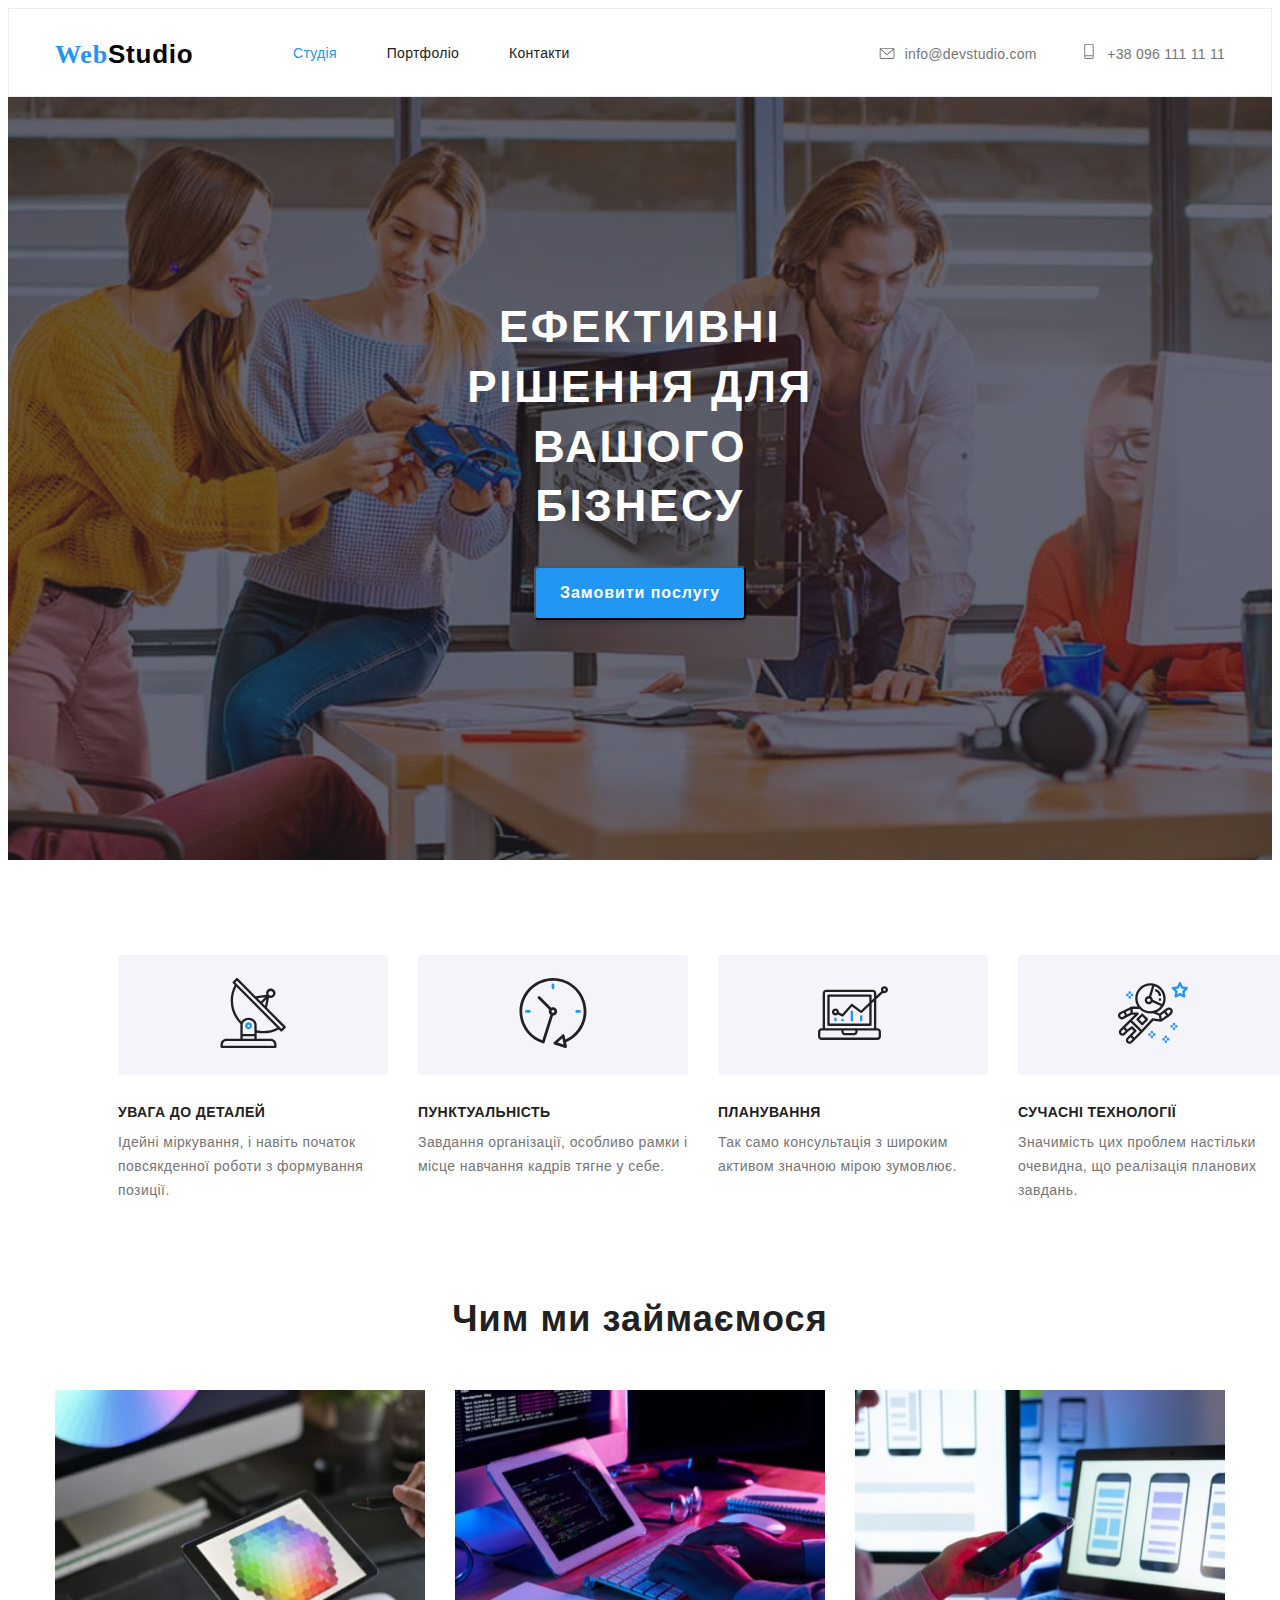
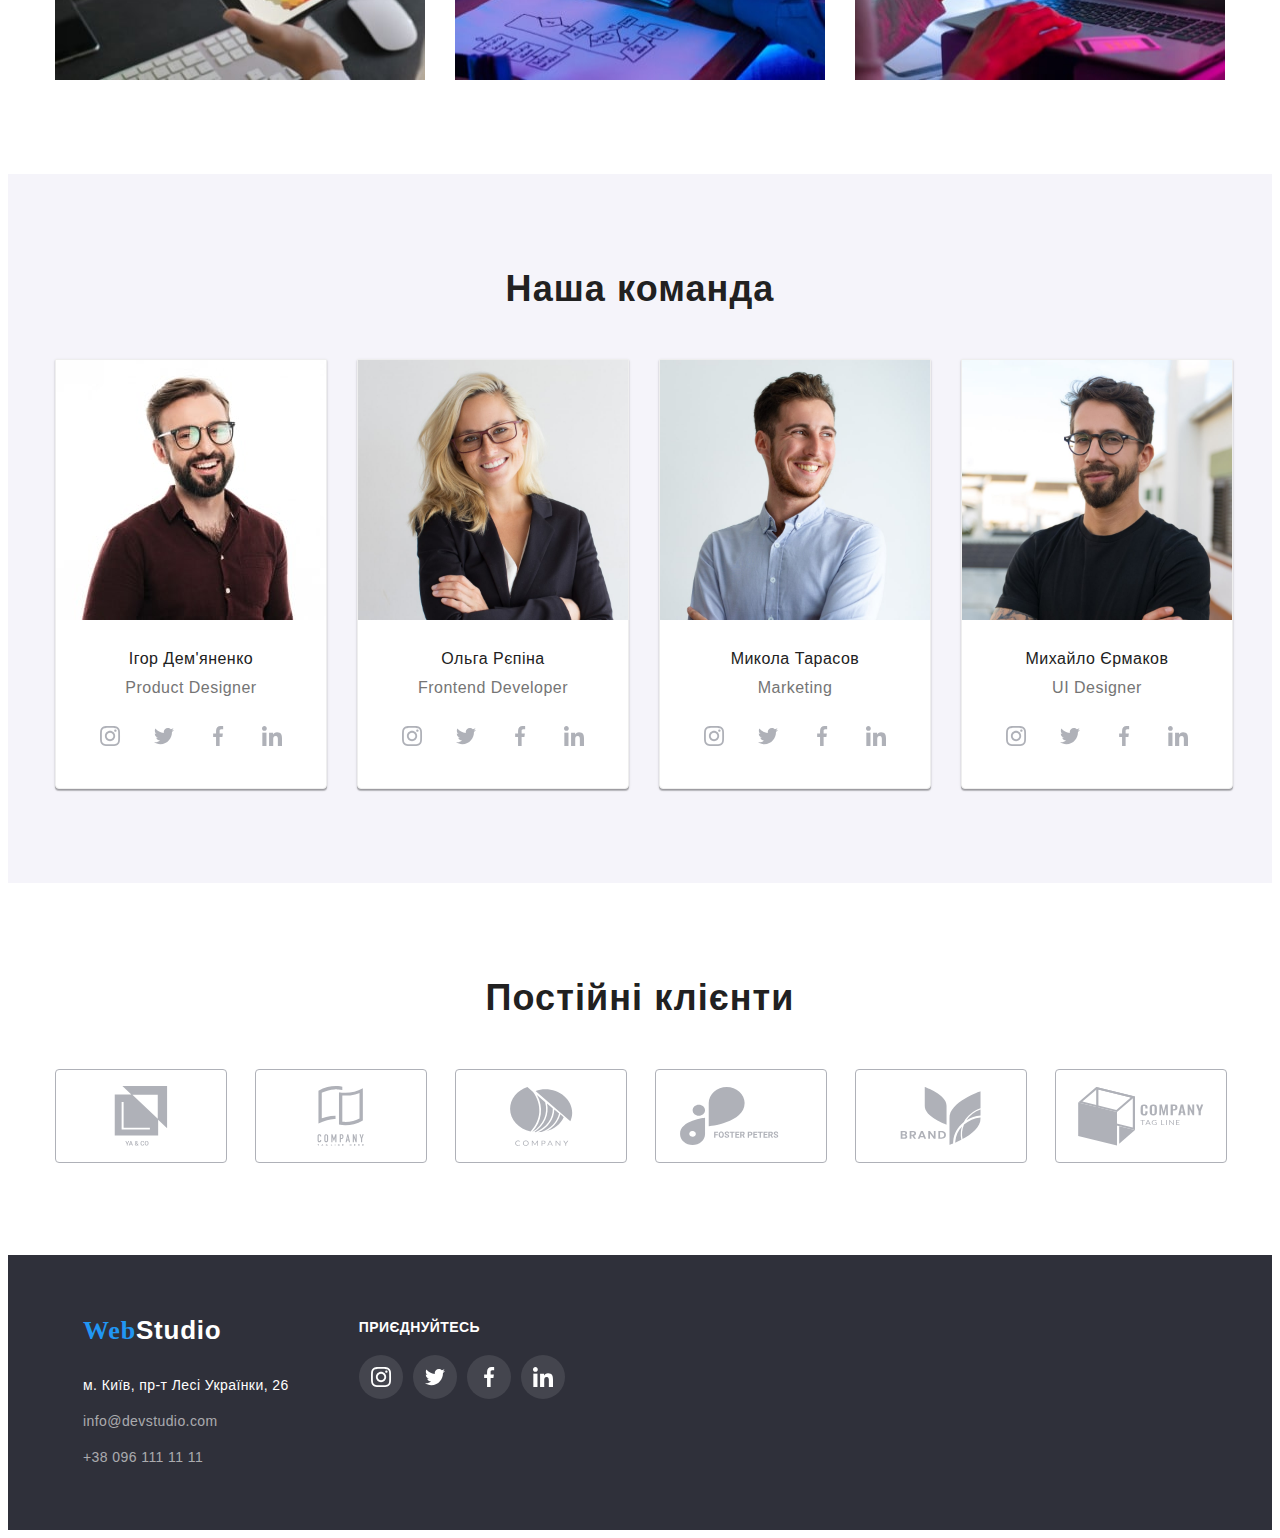
==== studio.html @ 47ec15b7 "finish-mod-4" ====
<!DOCTYPE html>
<html lang="en">
  <head>
    <meta charset="UTF-8" />
    <meta http-equiv="X-UA-Compatible" content="IE=edge" />
    <meta name="viewport" content="width=device-width, initial-scale=1.0" />
    <title>WebStudio</title>
    <link rel="stylesheet" href="./css/style.css" />
  </head>

  <body>
    <header class="header">
      <div class="container">
        <a href="./studio.html" class="header-logo">
          <h1>
            <span class="logo">Web</span><span class="logo-header">Studio</span>
          </h1>
        </a>
        <nav class="header-nav">
          <ul class="header-list list">
            <li><a href="./studio.html" class="header-link link">Студія</a></li>
            <li>
              <a href="./portfolio.html" class="header-links link">Портфоліо</a>
            </li>
            <li>
              <a href="./contacts.html" class="header-links link">Контакти</a>
            </li>
          </ul>
        </nav>
        <div class="header-contact">
          <a href="mailto:info@devstudio.com" class="header-mail link"><svg weight="16" height="12" class="header-icons"><use href="./img/icons.svg#icon-envelope-hover"></use></svg>info@devstudio.com</a>
          <a href="tel:+380961111111" class="header-tel link"><svg weight="10" height="16" class="header-icons"><use href="./img/icons.svg#icon-Vector-4"></use></svg>+38 096 111 11 11</a>
        </div>
      </div>
    </header>

    <main>
      <section class="hero">
        <div class="hero-container">
          <p class="hero-title">Ефективні рішення для вашого бізнесу</p>
          <button type="button" class="hero-btn">Замовити послугу</button>
        </div>
      </section>
      <section class="text">
        <div class="container">
          <ul class="list-text list">
            <li class="text-items">
              <div class="text-elements">
                <a href="#" class="text-link">
                <svg weight="70" height="70" class="text-icons"><use href="./img/icons.svg#icon-Group-3"></use></svg></a>
              </div>
              <p class="text-titles">УВАГА ДО ДЕТАЛЕЙ</p>
              <p class="text-pre-titles">
                Ідейні міркування, і навіть початок повсякденної роботи з
                формування позиції.
              </p>
            </li>
            <li class="text-items">
              <div class="text-elements">
                <a href="#" class="text-link">
                <svg weight="70" height="70" class="text-icons"><use href="./img/icons.svg#icon-clock-1"></use></svg></a>
              </div>
              <p class="text-titles">ПУНКТУАЛЬНІСТЬ</p>
              <p class="text-pre-titles">
                Завдання організації, особливо рамки і місце навчання кадрів
                тягне у себе.
              </p>
            </li>
            <li class="text-items">
              <div class="text-elements">
                <a href="#" class="text-link">
                <svg weight="70" height="70" class="text-icons"><use href="./img/icons.svg#icon-diagram-1"></use></svg></a>
              </div>
              <p class="text-titles">ПЛАНУВАННЯ</p>
              <p class="text-pre-titles">
                Так само консультація з широким активом значною мірою зумовлює.
              </p>
            </li>
            <li class="text-items">
              <div class="text-elements">
                <a href="#" class="text-link">
                <svg weight="70" height="70" class="text-icons"><use href="./img/icons.svg#icon-astronaut-1"></use></svg></a>
              </div>
              <p class="text-titles">СУЧАСНІ ТЕХНОЛОГІЇ</p>
              <p class="text-pre-titles">
                Значимість цих проблем настільки очевидна, що реалізація
                планових завдань.
              </p>
            </li>
          </ul>
        </div>
      </section>
      <section class="work">
        <div class="container">
          <h2 class="work-title">Чим ми займаємося</h2>
          <ul class="work-list list">
            <li class="work-items">
              <img
                src="./img/galerry_img_1.jpg"
                alt="galerry image"
                width="370"
                height="290"
              />
            </li>
            <li class="work-items">
              <img
                src="./img/galerry_img_2.jpg"
                alt="galerry image"
                width="370"
                height="290"
              />
            </li>
            <li class="work-items">
              <img
                src="./img/galerry_img_3.jpg"
                alt="galerry image"
                width="370"
                height="290"
              />
            </li>
          </ul>
        </div>
      </section>
      <section class="team">
        <div class="container">
          <h3 class="team-title">Наша команда</h3>
          <ul class="team-list list">
            <li class="team-items">
              <img
                src="./img/team_img_1.jpg"
                alt="team image"
                width="270"
                height="260"
              />
              <p class="team-subject">Ігор Дем'яненко</p>
              <p class="team-desc">Product Designer</p>
              <ul class="team-soc-list list">
                <li class="team-soc-item">
                  <a href="#" class="team-soc-link link">
                    <svg weight="20" height="20" class="team-soc-icons"><use href="./img/icons.svg#icon-instagram-2"></use></svg></a>
                </li>
                <li class="team-soc-item">
                  <a href="#" class="team-soc-link link">
                    <svg weight="20" height="20" class="team-soc-icons"><use href="./img/icons.svg#icon-twitter-1"></use></svg></a>
                </li>
                <li class="team-soc-item">
                  <a href="#" class="team-soc-link link">
                    <svg weight="20" height="20" class="team-soc-icons"><use href="./img/icons.svg#icon-facebook-1"></use></svg></a>
                </li>
                <li class="team-soc-item">
                  <a href="#" class="team-soc-link link">
                    <svg weight="20" height="20" class="team-soc-icons"><use href="./img/icons.svg#icon-linkedin-1"></use></svg></a>
                </li>
              </ul>
            </li>
            <li class="team-items">
              <img
                src="./img/team_img_2.jpg"
                alt="team image"
                width="270"
                height="260"
              />
              <p class="team-subject">Ольга Рєпіна</p>
              <p class="team-desc">Frontend Developer</p>
              <ul class="team-soc-list list">
                <li class="team-soc-item">
                  <a href="#" class="team-soc-link link">
                    <svg weight="20" height="20" class="team-soc-icons"><use href="./img/icons.svg#icon-instagram-2"></use></svg></a>
                </li>
                <li class="team-soc-item">
                  <a href="#" class="team-soc-link link">
                    <svg weight="20" height="20" class="team-soc-icons"><use href="./img/icons.svg#icon-twitter-1"></use></svg></a>
                </li>
                <li class="team-soc-item">
                  <a href="#" class="team-soc-link link">
                    <svg weight="20" height="20" class="team-soc-icons"><use href="./img/icons.svg#icon-facebook-1"></use></svg></a>
                </li>
                <li class="team-soc-item">
                  <a href="#" class="team-soc-link link">
                    <svg weight="20" height="20" class="team-soc-icons"><use href="./img/icons.svg#icon-linkedin-1"></use></svg></a>
                </li>
              </ul>
            </li>
            <li class="team-items">
              <img
                src="./img/team_img_3.jpg"
                alt="team image"
                width="270"
                height="260"
              />
              <p class="team-subject">Микола Тарасов</p>
              <p class="team-desc">Marketing</p>
              <ul class="team-soc-list list">
                <li class="team-soc-item">
                  <a href="#" class="team-soc-link link">
                    <svg weight="20" height="20" class="team-soc-icons"><use href="./img/icons.svg#icon-instagram-2"></use></svg></a>
                </li>
                <li class="team-soc-item">
                  <a href="#" class="team-soc-link link">
                    <svg weight="20" height="20" class="team-soc-icons"><use href="./img/icons.svg#icon-twitter-1"></use></svg></a>
                </li>
                <li class="team-soc-item">
                  <a href="#" class="team-soc-link link">
                    <svg weight="20" height="20" class="team-soc-icons"><use href="./img/icons.svg#icon-facebook-1"></use></svg></a>
                </li>
                <li class="team-soc-item">
                  <a href="#" class="team-soc-link link">
                    <svg weight="20" height="20" class="team-soc-icons"><use href="./img/icons.svg#icon-linkedin-1"></use></svg></a>
                </li>
              </ul>
            </li>
            <li class="team-items">
              <img
                src="./img/team_img_4.jpg"
                alt="team image"
                width="270"
                height="260"
              />
              <p class="team-subject">Михайло Єрмаков</p>
              <p class="team-desc">UI Designer</p>
              <ul class="team-soc-list list">
                <li class="team-soc-item">
                  <a href="#" class="team-soc-link link">
                    <svg weight="20" height="20" class="team-soc-icons"><use href="./img/icons.svg#icon-instagram-2"></use></svg></a>
                </li>
                <li class="team-soc-item">
                  <a href="#" class="team-soc-link link">
                    <svg weight="20" height="20" class="team-soc-icons"><use href="./img/icons.svg#icon-twitter-1"></use></svg></a>
                </li>
                <li class="team-soc-item">
                  <a href="#" class="team-soc-link link">
                    <svg weight="20" height="20" class="team-soc-icons"><use href="./img/icons.svg#icon-facebook-1"></use></svg></a>
                </li>
                <li class="team-soc-item">
                  <a href="#" class="team-soc-link link">
                    <svg weight="20" height="20" class="team-soc-icons"><use href="./img/icons.svg#icon-linkedin-1"></use></svg></a>
                </li>
              </ul>
            </li>
          </ul>
        </div>
      </section>
      <section class="regular-clients">
        <div class="container">
        <h3 class="client-text">Постійні клієнти</h3>
          <ul class="clients-list list">
            <li class="clients-item"><a href="#" class="clients-link link">
                <svg weight="106" height="60" class="clients-icons"><use href="./img/icons.svg#icon-Union"></use></svg>
              </a>
            </li>
            <li class="clients-item"><a href="#" class="clients-link link">
                <svg weight="106" height="60" class="clients-icons"><use href="./img/icons.svg#icon-group"></use></svg>
              </a>
            </li>
            <li class="clients-item"><a href="#" class="clients-link link">
                <svg weight="106" height="60" class="clients-icons"><use href="./img/icons.svg#icon-Object"></use></svg>
              </a>
            </li>
            <li class="clients-item"><a href="#" class="clients-link link">
                <svg weight="106" height="60" class="clients-icons"><use href="./img/icons.svg#icon-group-1"></use></svg>
              </a>
            </li>
            <li class="clients-item"><a href="#" class="clients-link link">
                <svg weight="106" height="60" class="clients-icons"><use href="./img/icons.svg#icon-group-2"></use></svg>
              </a>
            </li>
            <li class="clients-item"><a href="#" class="clients-link link">
                <svg weight="106" height="60" class="clients-icons"><use href="./img/icons.svg#icon-Object-1"></use></svg>
              </a>
            </li>
          </ul>
        </div>
      </section>
    </main>

    <footer>
      <section class="footer">
        <div class="container">
          <h4>
            <span class="logo">Web</span><span class="footer-logo">Studio</span>
          </h4>
          <address class="address">
            <ul class="footer-list list">
              <li class="maps">
                <a
                  href="https://goo.gl/maps/BGoxk5Z8TYpSF4ss9"
                  target="_blank"
                  rel="noopener noreferrer nofollow" style="text-decoration: none; color: white;">м. Київ, пр-т Лесі Українки, 26</a>
              </li>
              <li class="mail">
                <a href="mailto:info@devstudio.com" style="text-decoration: none; color: rgba(255, 255, 255, 0.6);">info@devstudio.com</a>
              </li>
              <li class="tel">
                <a href="tel:+380961111111" style="text-decoration: none; color: rgba(255, 255, 255, 0.6);">+38 096 111 11 11</a>
              </li>
            </ul>
            <div class="footer-soc-list">
              <p class="footer-text">приєднуйтесь</p>
              <ul class="soc-list list">
                <li class="soc-item">
                  <a href="#" class="soc-link">
                    <svg weight="20" height="20" class="footer-soc-icons"><use href="./img/icons.svg#icon-instagram"></use></svg></a>
                </li>
                <li class="soc-item">
                  <a href="#" class="soc-link">
                    <svg weight="20" height="20" class="footer-soc-icons"><use href="./img/icons.svg#icon-twitter-1"></use></svg></a>
                </li>
                <li class="soc-item">
                  <a href="#" class="soc-link">
                    <svg weight="20" height="20" class="footer-soc-icons"><use href="./img/icons.svg#icon-facebook-1"></use></svg></a>
                </li>
                <li class="soc-item">
                  <a href="#" class="soc-link">
                    <svg weight="20" height="20" class="footer-soc-icons"><use href="./img/icons.svg#icon-linkedin-1"></use></svg></a>
                </li>
              </ul>
            </div>
          </address>
        </div>
      </section>
    </footer>
  </body>
</html>
---- css/style.css ----
:root {
  --main-color: #ccc;

  --accent-color: #2196f3;

  --main-margin: 30px;
}
p,
h1,
h2,
h3,
h4,
h5,
h6 {
  margin: 0;
}
ul {
  margin: 0;
  padding-left: 0;
}
button {
  cursor: pointer;
}
img {
  display: block;
}

body {
  font-family: "Roboto", sans-serif;
  color: #212121;
}

.container {
  width: 1170px;
  padding: 0 15px;
  margin: 0 auto;
}

.link {
  text-decoration: none;
}
.list {
  list-style: none;
}
/*------------HEADER------------*/
.header {
  border: 1px solid #ececec;
}
header .container {
  display: flex;
  align-items: center;
}
.header-contact {
  margin-left: auto;
}
.header-list {
  display: flex;
}
.header-logo {
  width: 145px;
  margin: 25px 93px 25px 0;
  text-decoration: none;
}
.logo {
  font-family: "Raleway";
  font-style: normal;
  font-weight: 700;
  font-size: 26px;
  line-height: calc(31 / 26);
  letter-spacing: 0.03em;
  color: #2196f3;
}
.logo-header {
  font-family: "Raleway", sans-serif;
  font-style: normal;
  font-weight: 700;
  font-size: 26px;
  line-height: calc(31 / 26);
  letter-spacing: 0.03em;
  color: #000;
}
.header-links {
  font-family: "Roboto", sans-serif;
  font-style: normal;
  font-weight: 500;
  font-size: 14px;
  line-height: 1.14;
  letter-spacing: 0.02em;
  color: #212121;
}
/*.header-list li + li {
  margin-left: 50px;
}*/
.header-list > li:not(:last-child) {
  margin-right: 50px;
}

.header-links:hover,
.header-links:focus {
  color: var(--accent-color);
}

.header-link {
  font-family: inherit;
  font-style: normal;
  font-weight: 500;
  font-size: 14px;
  line-height: 1.14;
  letter-spacing: 0.02em;
  color: #2196f3;
}
.header-link:hover,
.header-link:focus {
  color: var(--accent-color);
}
.header-tel {
  font-weight: 500;
  font-size: 14px;
  line-height: 1.14;
  letter-spacing: 0.02em;
  color: #757575;
}
/* .header-tel:hover,
.header-tel:focus {
  color: var(--accent-color);
} */
.header-tel:hover {
  color: var(--accent-color);
}
.header-icons {
  fill: currentColor;
}
.header-mail {
  font-weight: 500;
  font-size: 14px;
  line-height: 1.14;
  letter-spacing: 0.02em;
  color: #757575;
  margin-right: 40px;
}
/* .header-mail:hover,
.header-mail:focus {
  color: var(--accent-color);
} */
.header-mail:hover {
  color: var(--accent-color);
}
.header-icons {
  fill: currentColor;
}
.header-icons {
  margin-right: 10px;
  width: 16px;
}

/*------------HERO------------*/

.hero-container {
  padding: 200px 452px 210px 452px;
  max-width: 1600px;
  margin: 0 auto;
  background-image: linear-gradient(
      rgba(47, 48, 58, 0.4),
      rgba(47, 48, 58, 0.4)
    ),
    url(../img/hero-img.jpg);
  background-repeat: no-repeat;
  background-size: cover;
  background-position: center;
  background-color: #2f303a;
}
.hero-title {
  font-family: inherit;
  font-style: normal;
  background-color: #2f303a;
  font-weight: 900;
  font-size: 44px;
  line-height: 1.36;
  text-align: center;
  letter-spacing: 0.06em;
  text-transform: uppercase;
  background-color: transparent;
  color: #ffffff;
  margin-bottom: var(--main-margin);
}
.hero-btn {
  font-family: inherit;
  font-weight: 700;
  font-size: 16px;
  line-height: 1.87;
  display: flex;
  align-items: center;
  text-align: center;
  letter-spacing: 0.06em;
  color: #ffffff;
  background: #2196f3;
  box-shadow: 0px 4px 4px rgba(0, 0, 0, 0.15);
  border-radius: 4px;
  margin: 30px auto;
  padding: 10px 24px;
}
.hero-btn:hover,
.hero-btn:focus {
  background-color: var(--accent-color);
}
/*------------TEXT------------*/
.text {
  padding: 95px;
}
.list-text {
  display: flex;
}
.text-items {
  margin-right: var(--main-margin);
}
.text-elements {
  width: 270px;
  height: 120px;
  display: flex;
  background: #f5f4fa;
  border-radius: 4px;
  justify-content: center;
  align-items: center;
}
.text-elements:not(:last-child) {
  margin: 0 0 30px 0;
}
.text-titles {
  font-weight: 700;
  font-size: 14px;
  line-height: 1.14;
  letter-spacing: 0.03em;
  text-transform: uppercase;
  color: #212121;
  padding-bottom: 10px;
}
.text-pre-titles {
  font-weight: 400;
  font-size: 14px;
  line-height: 1.71;
  letter-spacing: 0.03em;
  color: #757575;
  max-width: 270px;
}
/*------------WORK------------*/
.work {
  padding-bottom: 94px;
}
.work-title {
  font-family: inherit;
  font-weight: 700;
  font-size: 36px;
  line-height: 1.16;
  text-align: center;
  letter-spacing: 0.03em;
  color: #212121;
  padding-bottom: 50px;
}
.work-list {
  display: flex;
}
/* .work-items {
  padding-bottom: 94px;
} */
.work-items:not(:last-child) {
  margin-right: var(--main-margin);
}
/*------------TEAM------------*/
.team {
  background-color: #f5f4fa;
  padding-bottom: 94px;
}
.team-title {
  font-family: inherit;
  font-weight: 700;
  font-size: 36px;
  line-height: 1.16;
  text-align: center;
  letter-spacing: 0.03em;
  color: #212121;
  padding: 94px 0 50px;
}
.team-list {
  display: flex;
  max-width: 1170px;
}
.team-items:not(:last-child) {
  margin-right: var(--main-margin);
}
.team-items {
  width: calc((100% - 90px) / 4);
  border: 1px solid #eeeeee;
  border-radius: 0px 0px 4px 4px;
  background: #ffffff;
  box-shadow: 0px 1px 3px rgba(0, 0, 0, 0.12), 0px 1px 1px rgba(0, 0, 0, 0.14),
    0px 2px 1px rgba(0, 0, 0, 0.2);
}
.team-subject {
  font-weight: 500;
  font-size: 16px;
  line-height: 1.18;
  text-align: center;
  letter-spacing: 0.03em;
  color: #212121;
  margin: 30px 0 10px;
}
.team-desc {
  font-weight: 400;
  font-size: 16px;
  line-height: 1.18;
  text-align: center;
  letter-spacing: 0.03em;
  color: #757575;
  margin: 10px 0 16px;
}
.team-soc-list {
  display: flex;
  justify-content: center;
  align-items: center;
}
.team-soc-item {
  width: 44px;
  height: 44px;
  margin-bottom: var(--main-margin);
}
.team-soc-item:not(:last-child) {
  margin-right: 10px;
}
.team-soc-link {
  width: 100%;
  height: 100%;
  display: flex;
  background-color: #ffffff;
  border-radius: 50%;
  justify-content: center;
  align-items: center;
  color: #afb1b8;
}
.team-soc-link:hover {
  color: var(--accent-color);
}
.team-soc-icons {
  fill: currentColor;
}
/* .team-soc-link:hover .team-soc-icons {
  fill: var(--accent-color);
} */

/* .team-soc-link:hover {
  color: var(--accent-color);
}
.team-soc-icons {
  fill: currentColor;
} */
/*------------CLIENTS------------*/
.client-text {
  font-family: inherit;
  font-weight: 700;
  font-size: 36px;
  line-height: 42px;
  text-align: center;
  letter-spacing: 0.03em;
  color: #212121;
  margin: 94px auto 50px;
}
.clients-list {
  display: flex;
  justify-content: center;
  align-items: center;
}
.clients-item {
  width: 170px;
  height: 92px;
  margin-bottom: 94px;
}
.clients-item:not(:last-child) {
  margin-right: var(--main-margin);
}
.clients-link {
  width: 100%;
  height: 100%;
  display: flex;
  border: 1px solid #afb1b8;
  border-radius: 4px;
  justify-content: center;
  align-items: center;
  color: #afb1b8;
}
.clients-link:hover {
  color: var(--accent-color);
}
.clients-icons {
  fill: currentColor;
}
/* .clients-link:hover .clients-icons {
  fill: var(--accent-color);
} */

/*------------FOOTER------------*/
.footer {
  background-color: #2f303a;
  padding: 60px;
}
.address {
  display: flex;
}
.footer-logo {
  font-family: inherit;
  font-style: normal;
  font-weight: 700;
  font-size: 26px;
  line-height: 1.19;
  letter-spacing: 0.03em;
  color: #ffffff;
}
.footer-title {
  font-family: inherit;
  font-style: normal;
  font-weight: 700;
  font-size: 26px;
  line-height: 1.19;
  letter-spacing: 0.03em;
  color: #2196f3;
}
.maps {
  font-style: normal;
  font-weight: 400;
  font-size: 14px;
  line-height: 1.71;
  letter-spacing: 0.03em;
  color: #ffffff;
  margin: 28px 0 12px;
}
.maps:hover,
.maps:focus {
  color: #2196f3;
}
.mail {
  font-style: normal;
  font-weight: 400;
  font-size: 14px;
  line-height: 1.71;
  letter-spacing: 0.03em;
  color: rgba(255, 255, 255, 0.6);
  margin-bottom: 12px;
}
.mail:hover,
.mail:focus {
  color: #2196f3;
}
.tel {
  font-style: normal;
  font-weight: 400;
  font-size: 14px;
  line-height: 1.71;
  letter-spacing: 0.03em;
  color: rgba(255, 255, 255, 0.6);
}
.tel:hover,
.tel:focus {
  color: #2196f3;
}
.footer-soc-list {
  margin-top: -27px;
  margin-left: 70px;
  width: 206px;
  height: 80px;
}
.soc-list {
  display: flex;
  justify-content: center;
  align-items: center;
}
.soc-item {
  width: 44px;
  height: 44px;
}
.soc-item:not(:last-child) {
  margin-right: 10px;
}
.soc-link {
  width: 100%;
  height: 100%;
  display: flex;
  background: rgba(255, 255, 255, 0.1);
  border-radius: 50%;
  justify-content: center;
  align-items: center;
  color: #ffffff;
}
.soc-link:hover {
  background-color: var(--accent-color);
}
.footer-soc-icons {
  fill: currentColor;
}
.footer-text {
  font-family: inherit;
  font-style: normal;
  font-weight: 700;
  font-size: 14px;
  line-height: 16px;
  letter-spacing: 0.03em;
  text-transform: uppercase;
  color: #ffffff;
  padding-bottom: 20px;
}
/*------------Portfolio------------*/
.main {
  padding: 94px;
  background: #f5f5f5;
}
.main-button {
  font-family: inherit;
  font-style: normal;
  font-weight: 500;
  font-size: 16px;
  line-height: 1.62;
  text-align: center;
  letter-spacing: 0.03em;
  color: #212121;

  padding: 6px 22px 6px 22px;
  background: #f5f4fa;
  border-radius: 4px;
}
.main-button:hover,
.main-button:focus {
  background-color: #2196f3;
  box-shadow: 0px 3px 1px rgba(0, 0, 0, 0.1),
   0px 1px 2px rgba(0, 0, 0, 0.08),
   0px 2px 2px rgba(0, 0, 0, 0.12);
}
.main-list {
  margin-bottom: 50px;
  text-align: center;
}
.list-main {
  display: flex;
  flex-wrap: wrap;
  margin-left: -30px;
  margin-bottom: -30px;
}
.item {
  width: calc((100% - 120px) / 3);
  margin-left: 30px;
  margin-bottom: 30px;
  border-bottom: 110px;
}
.item-text {
  border: 1px solid #eeeeee;
  width: 368px;
}
.item:nth-child(1) {
  width: 370px;
  box-shadow: 0px 1px 1px rgba(0, 0, 0, 0.12),
    0px 4px 4px rgba(0, 0, 0, 0.06),
    1px 4px 6px rgba(0, 0, 0, 0.16);
}
.title {
  font-weight: 700;
  font-size: 18px;
  line-height: 36px;
  letter-spacing: 0.06em;
  color: #212121;
  margin: 24px 20px 4px 20px;
  width: 368px;
}
.subtitle {
  font-weight: 400;
  font-size: 16px;
  line-height: 1.87;
  letter-spacing: 0.03em;
  color: #757575;
  margin: 4px 24px 24px 20px;
}
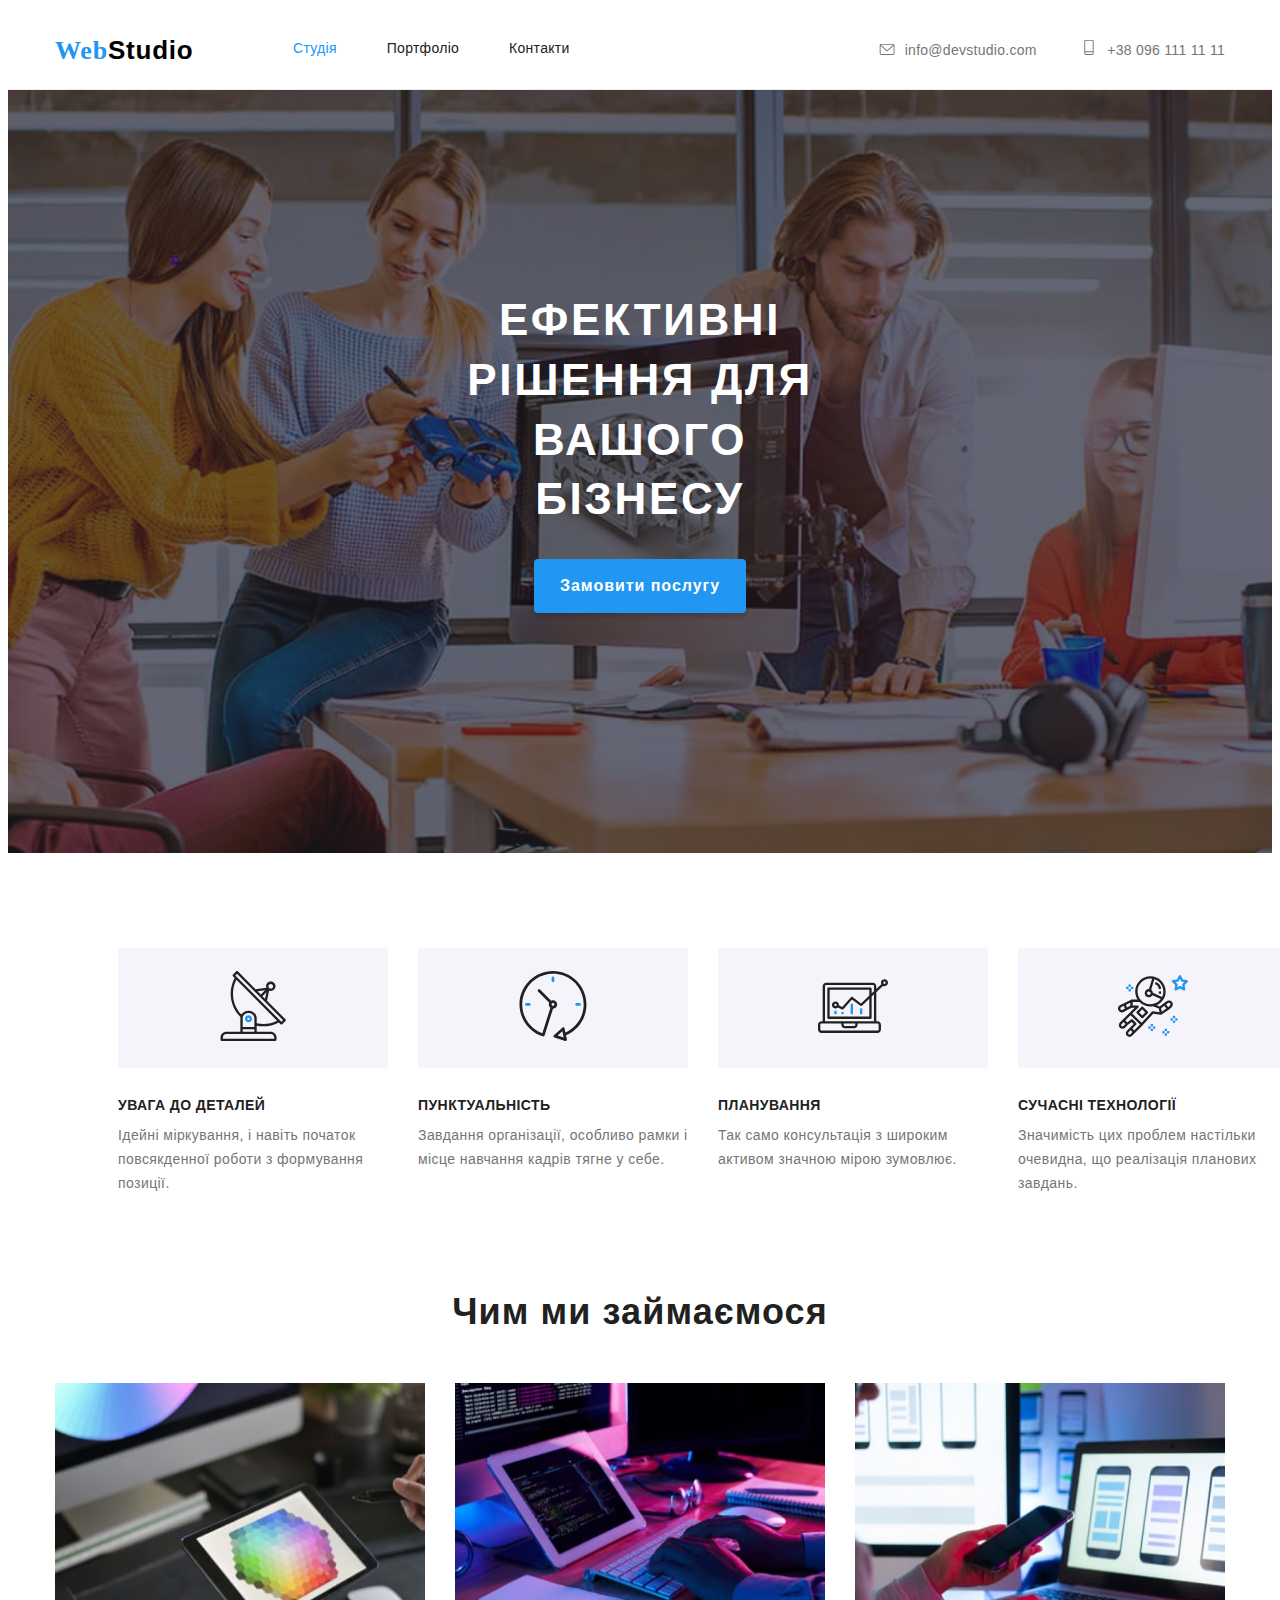
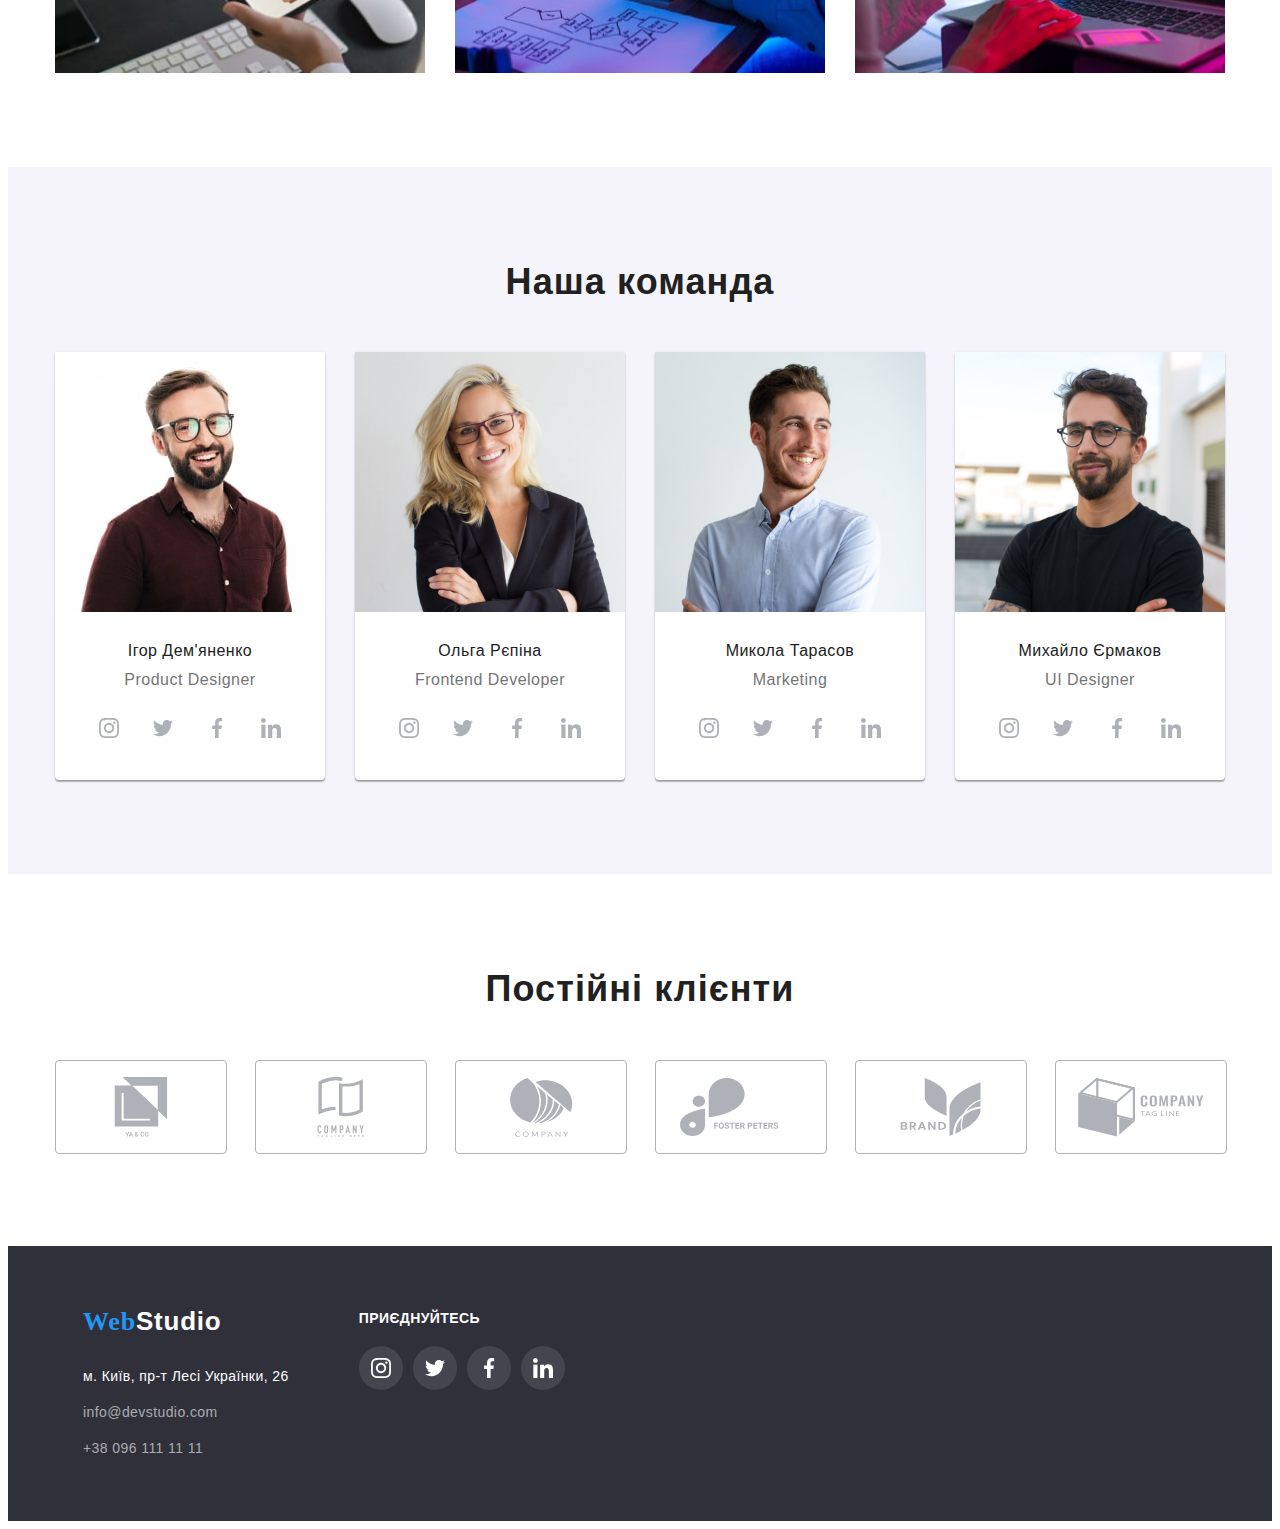
==== commit 577a5626: "not-finish-mod-4" ====
--- a/studio.html
+++ b/studio.html
@@ -11,21 +11,15 @@
   <body>
     <header class="header">
       <div class="container">
+        <nav class="header-nav">
         <a href="./studio.html" class="header-logo">
-          <h1>
-            <span class="logo">Web</span><span class="logo-header">Studio</span>
-          </h1>
+          <h1><span class="logo">Web</span><span class="logo-header">Studio</span></h1>
         </a>
-        <nav class="header-nav">
-          <ul class="header-list list">
-            <li><a href="./studio.html" class="header-link link">Студія</a></li>
-            <li>
-              <a href="./portfolio.html" class="header-links link">Портфоліо</a>
-            </li>
-            <li>
-              <a href="./contacts.html" class="header-links link">Контакти</a>
-            </li>
-          </ul>
+        <ul class="header-list list">
+          <li><a href="./studio.html" class="header-link link">Студія</a></li>
+          <li><a href="./portfolio.html" class="header-links link">Портфоліо</a></li>
+          <li><a href="./contacts.html" class="header-links link">Контакти</a></li>
+        </ul>
         </nav>
         <div class="header-contact">
           <a href="mailto:info@devstudio.com" class="header-mail link"><svg weight="16" height="12" class="header-icons"><use href="./img/icons.svg#icon-envelope-hover"></use></svg>info@devstudio.com</a>
@@ -276,9 +270,9 @@
     <footer>
       <section class="footer">
         <div class="container">
-          <h4>
-            <span class="logo">Web</span><span class="footer-logo">Studio</span>
-          </h4>
+          <a href="./index.html" class="header-logo">
+          <h4><span class="logo">Web</span><span class="footer-logo">Studio</span></h4>
+          </a>
           <address class="address">
             <ul class="footer-list list">
               <li class="maps">
--- a/css/style.css
+++ b/css/style.css
@@ -44,9 +44,16 @@
 }
 /*------------HEADER------------*/
 .header {
-  border: 1px solid #ececec;
+  border-bottom: 1px;
+  border-bottom-style: solid;
+  border-color: #ececec;
+  padding: 25px 0;
 }
 header .container {
+  display: flex;
+  align-items: center;
+}
+.header-nav {
   display: flex;
   align-items: center;
 }
@@ -54,12 +61,22 @@
   margin-left: auto;
 }
 .header-list {
+  font-family: "Roboto";
+  font-style: normal;
+  font-weight: 500;
+  font-size: 14px;
+  line-height: 16px;
+  letter-spacing: 0.02em;
+  color: #212121;
   display: flex;
 }
 .header-logo {
   width: 145px;
-  margin: 25px 93px 25px 0;
+  height: 31px;
+  margin-right: 93px;
   text-decoration: none;
+  display: flex;
+  align-items: center;
 }
 .logo {
   font-family: "Raleway";
@@ -67,6 +84,7 @@
   font-weight: 700;
   font-size: 26px;
   line-height: calc(31 / 26);
+  /* identical to box height */
   letter-spacing: 0.03em;
   color: #2196f3;
 }
@@ -78,6 +96,7 @@
   line-height: calc(31 / 26);
   letter-spacing: 0.03em;
   color: #000;
+  margin-right: 93px;
 }
 .header-links {
   font-family: "Roboto", sans-serif;
@@ -101,7 +120,7 @@
 }
 
 .header-link {
-  font-family: inherit;
+  font-family: "Roboto", sans-serif;
   font-style: normal;
   font-weight: 500;
   font-size: 14px;
@@ -124,7 +143,8 @@
 .header-tel:focus {
   color: var(--accent-color);
 } */
-.header-tel:hover {
+.header-tel:hover,
+.header-tel:focus {
   color: var(--accent-color);
 }
 .header-icons {
@@ -142,7 +162,8 @@
 .header-mail:focus {
   color: var(--accent-color);
 } */
-.header-mail:hover {
+.header-mail:hover,
+.header-mail:focus {
   color: var(--accent-color);
 }
 .header-icons {
@@ -181,6 +202,8 @@
   text-transform: uppercase;
   background-color: transparent;
   color: #ffffff;
+  display: flex;
+  align-items: center;
   margin-bottom: var(--main-margin);
 }
 .hero-btn {
@@ -196,6 +219,7 @@
   background: #2196f3;
   box-shadow: 0px 4px 4px rgba(0, 0, 0, 0.15);
   border-radius: 4px;
+  border-color: transparent;
   margin: 30px auto;
   padding: 10px 24px;
 }
@@ -289,7 +313,6 @@
 }
 .team-items {
   width: calc((100% - 90px) / 4);
-  border: 1px solid #eeeeee;
   border-radius: 0px 0px 4px 4px;
   background: #ffffff;
   box-shadow: 0px 1px 3px rgba(0, 0, 0, 0.12), 0px 1px 1px rgba(0, 0, 0, 0.14),
@@ -388,6 +411,7 @@
 }
 .clients-link:hover {
   color: var(--accent-color);
+  border-color: var(--accent-color);
 }
 .clients-icons {
   fill: currentColor;
@@ -508,7 +532,6 @@
 /*------------Portfolio------------*/
 .main {
   padding: 94px;
-  background: #f5f5f5;
 }
 .main-button {
   font-family: inherit;
@@ -519,14 +542,16 @@
   text-align: center;
   letter-spacing: 0.03em;
   color: #212121;
-
   padding: 6px 22px 6px 22px;
   background: #f5f4fa;
   border-radius: 4px;
+  border-color: transparent;
 }
 .main-button:hover,
 .main-button:focus {
+  color: #ffffff;
   background-color: #2196f3;
+  border-color: transparent;
   box-shadow: 0px 3px 1px rgba(0, 0, 0, 0.1),
    0px 1px 2px rgba(0, 0, 0, 0.08),
    0px 2px 2px rgba(0, 0, 0, 0.12);
@@ -548,8 +573,20 @@
   border-bottom: 110px;
 }
 .item-text {
-  border: 1px solid #eeeeee;
+  /* border: 1px solid #eeeeee; */
   width: 368px;
+
+  border-right-width: 1px;
+  border-right-style: solid;
+  border-right-color: #eeeeee;
+
+  border-bottom-width: 1px;
+  border-bottom-style: solid;
+  border-bottom-color: #eeeeee;
+
+  border-left-width: 1px;
+  border-left-style: solid;
+  border-left-color: #eeeeee;
 }
 .item:nth-child(1) {
   width: 370px;
